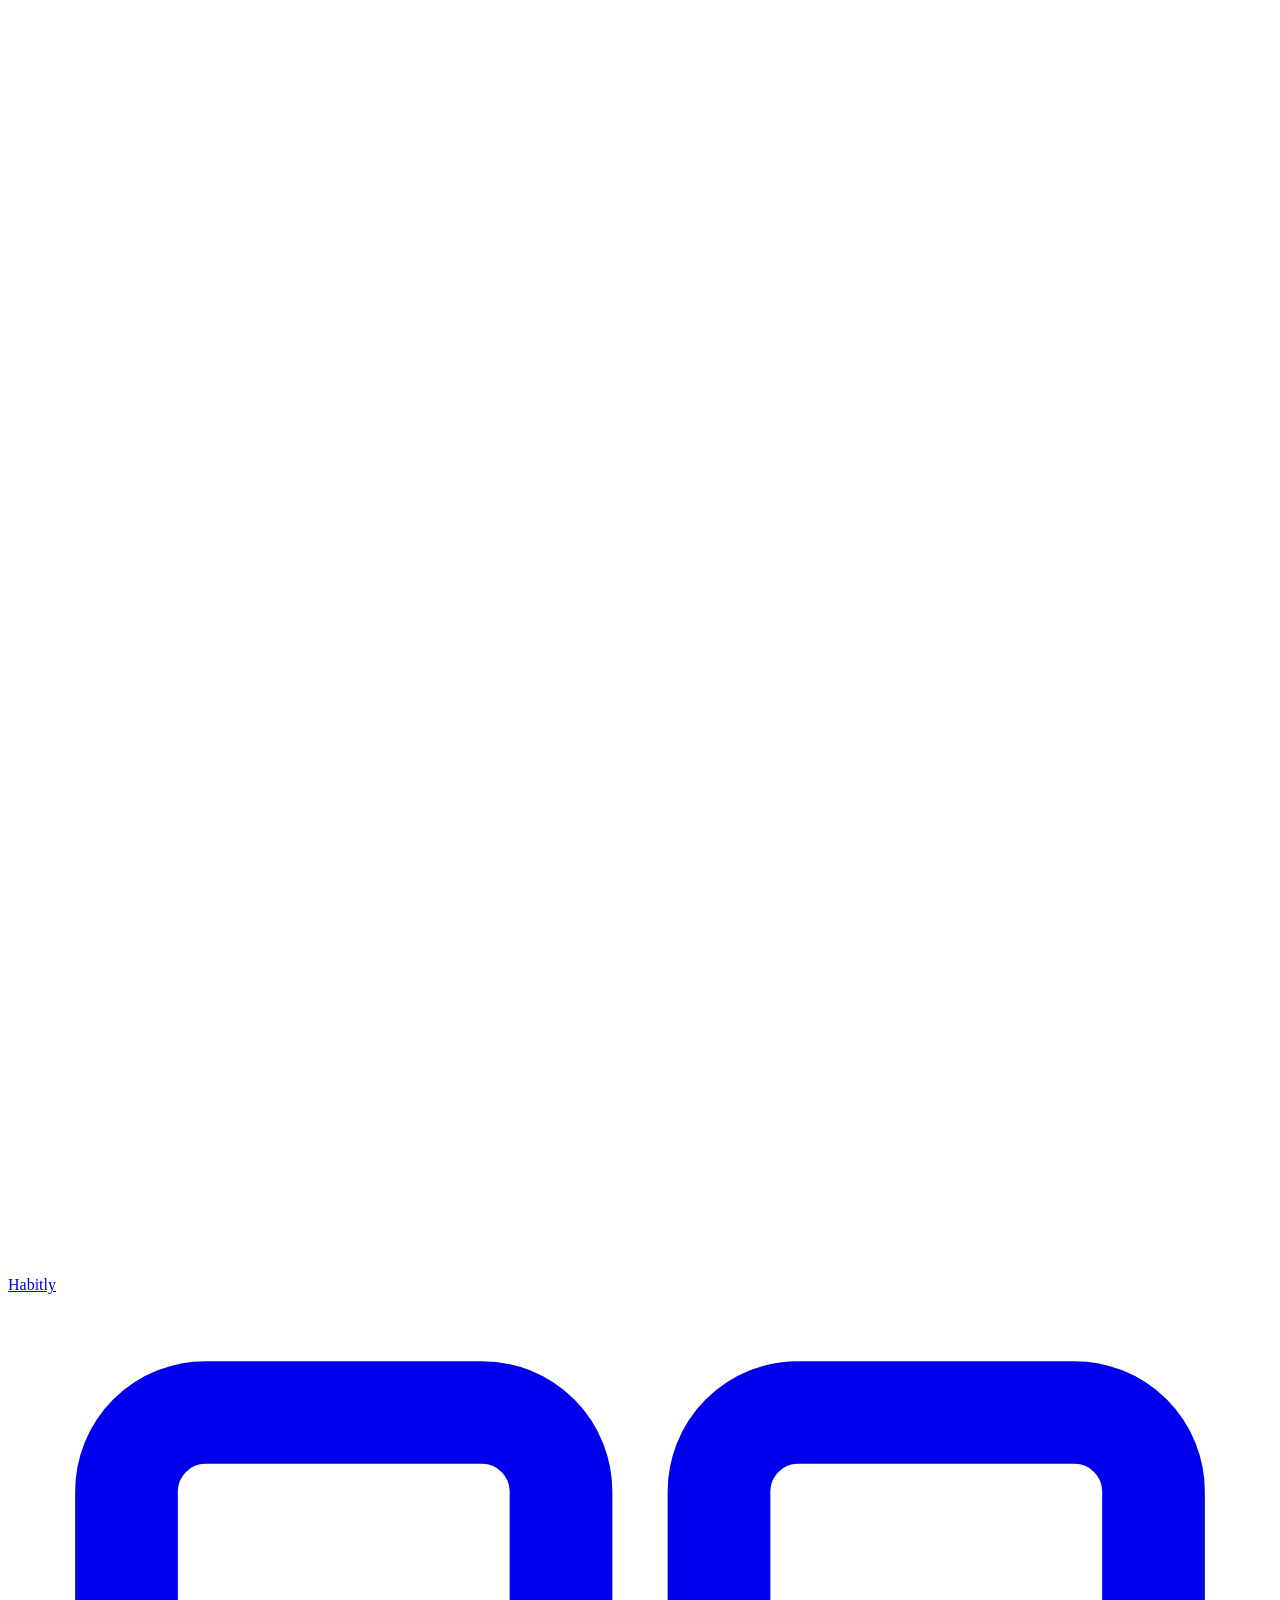
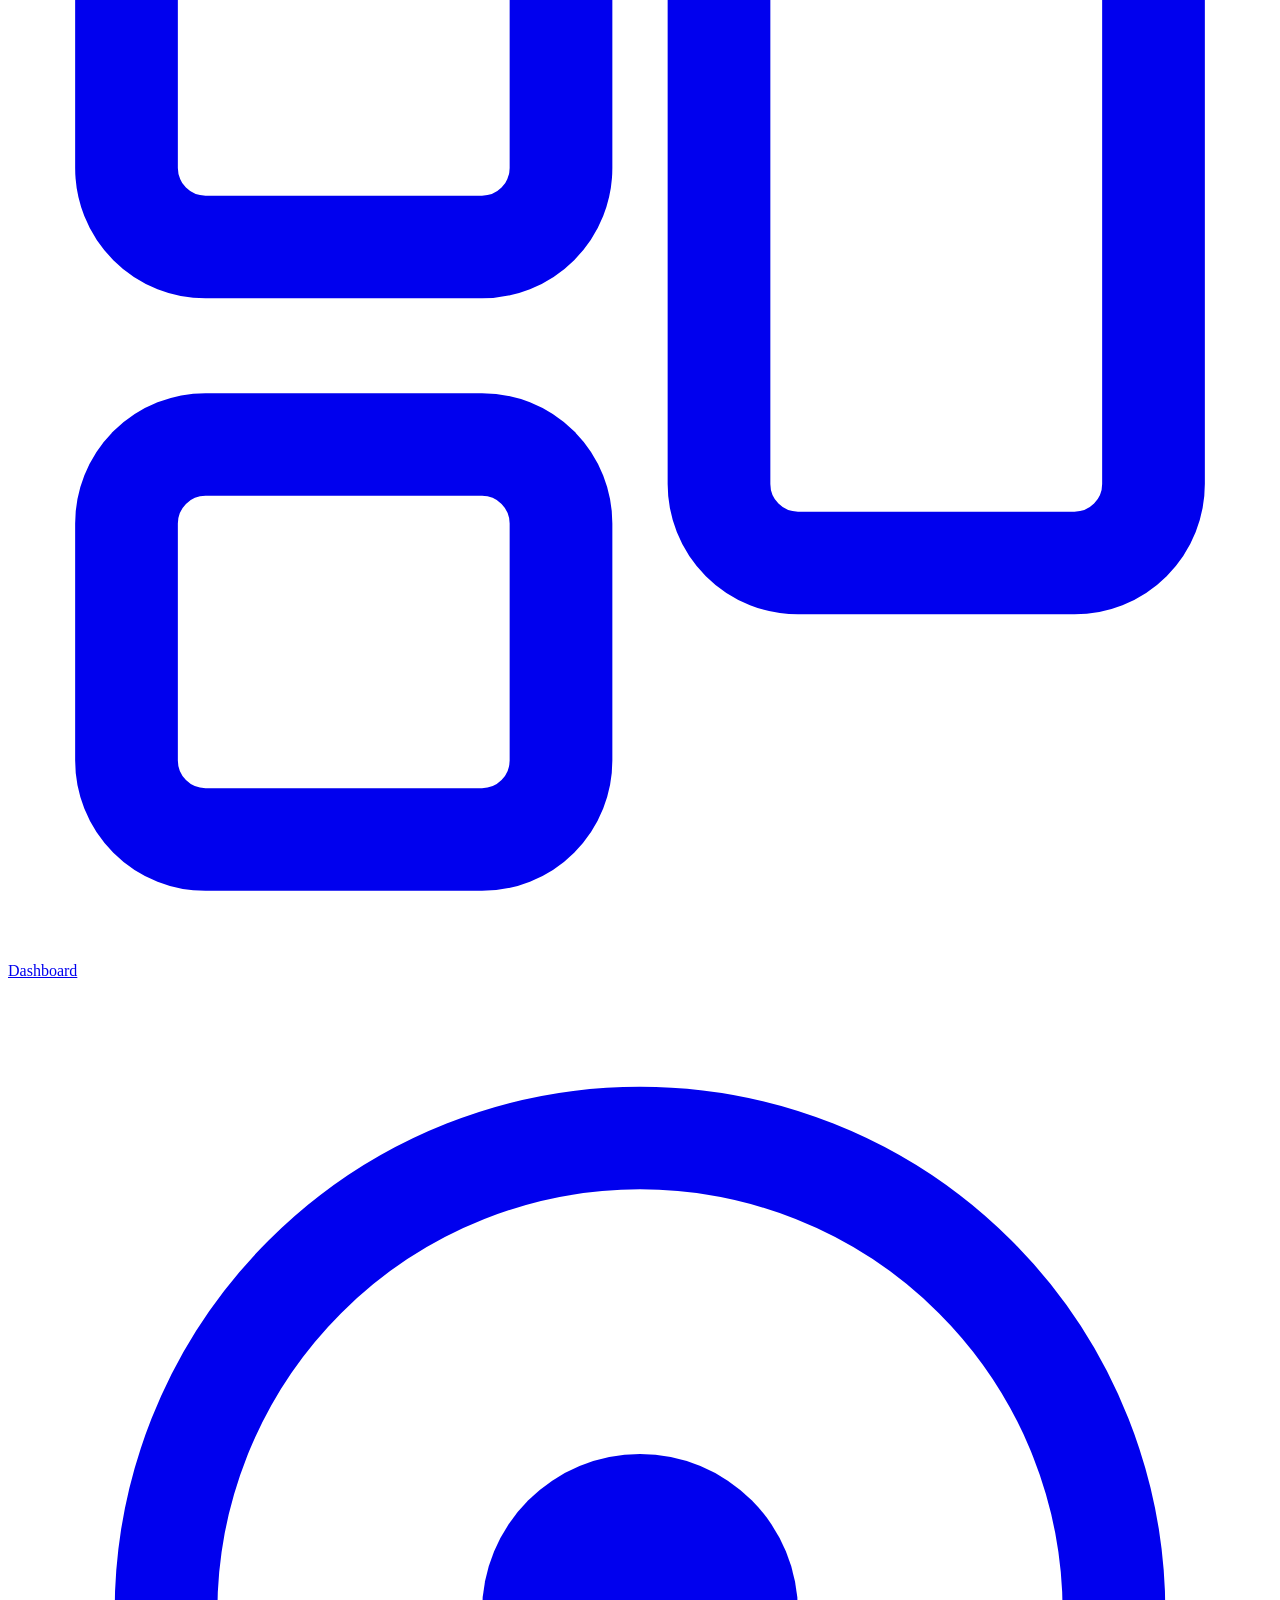
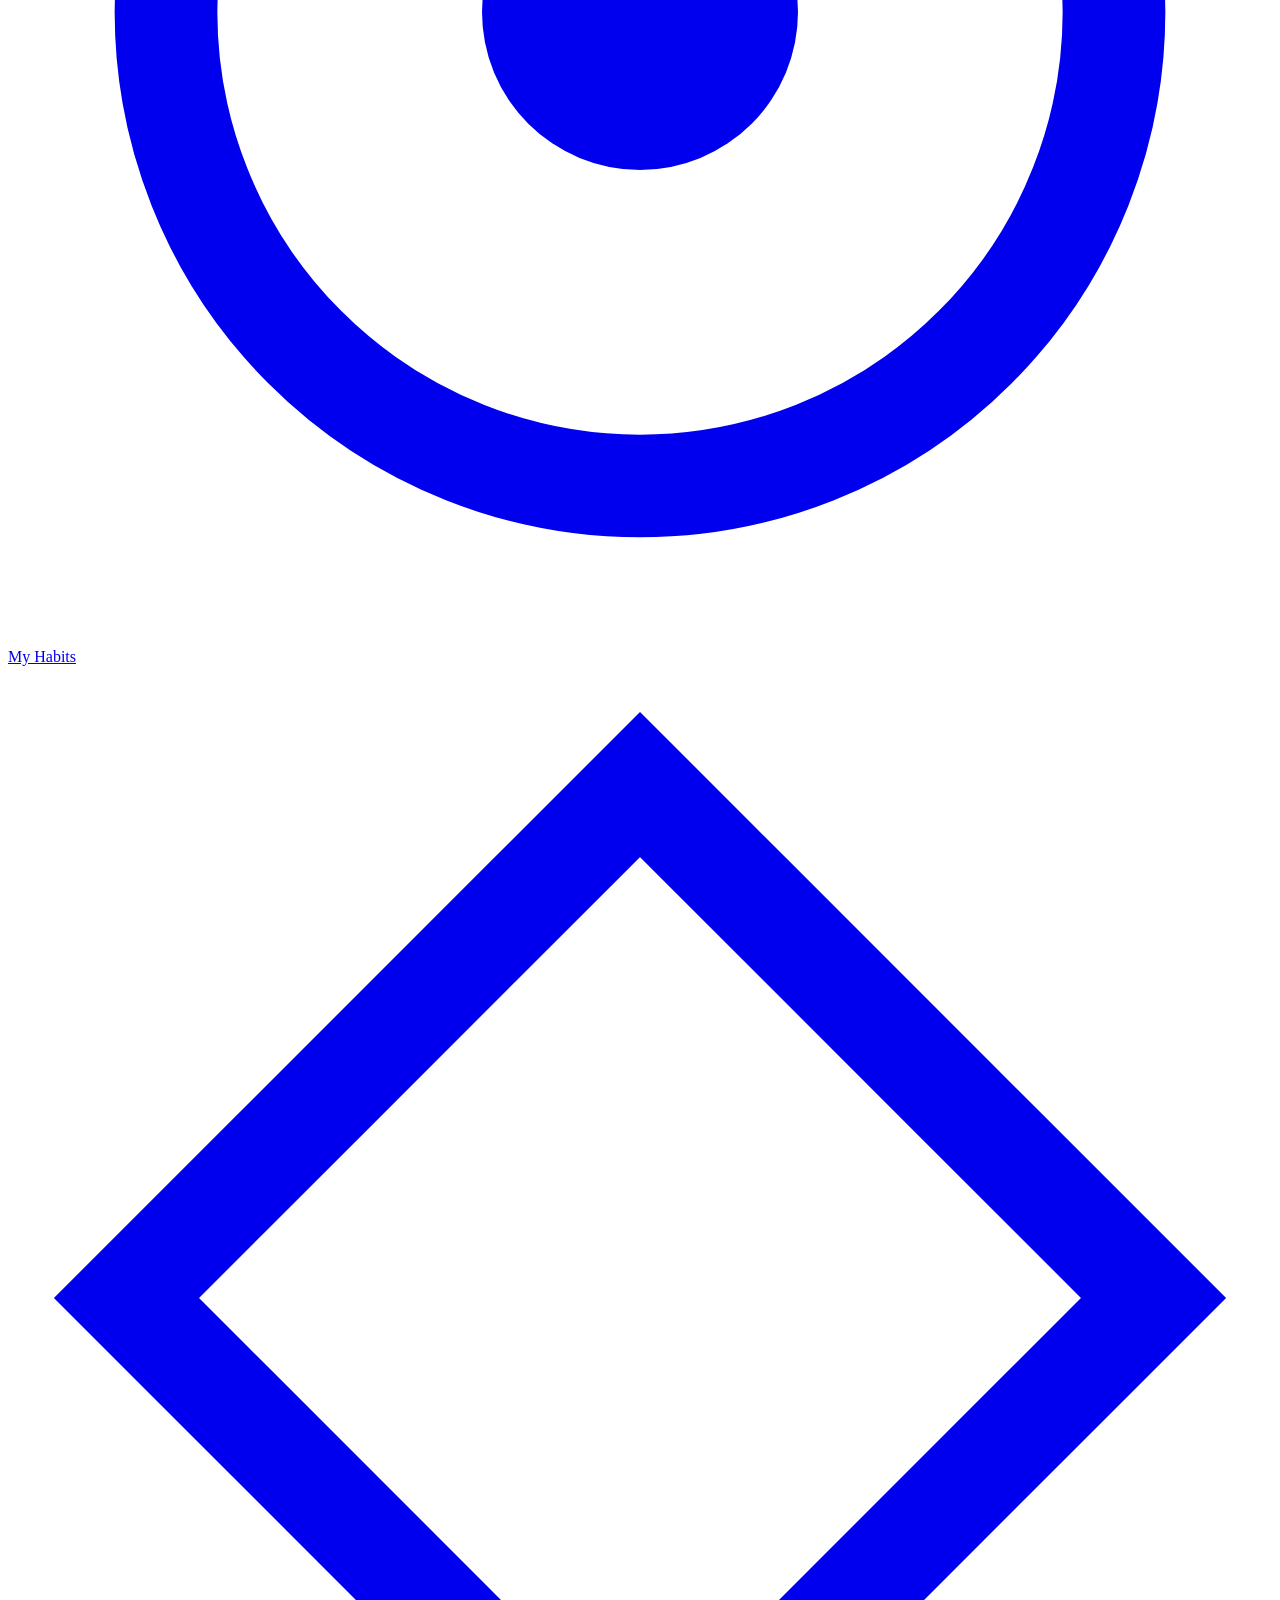
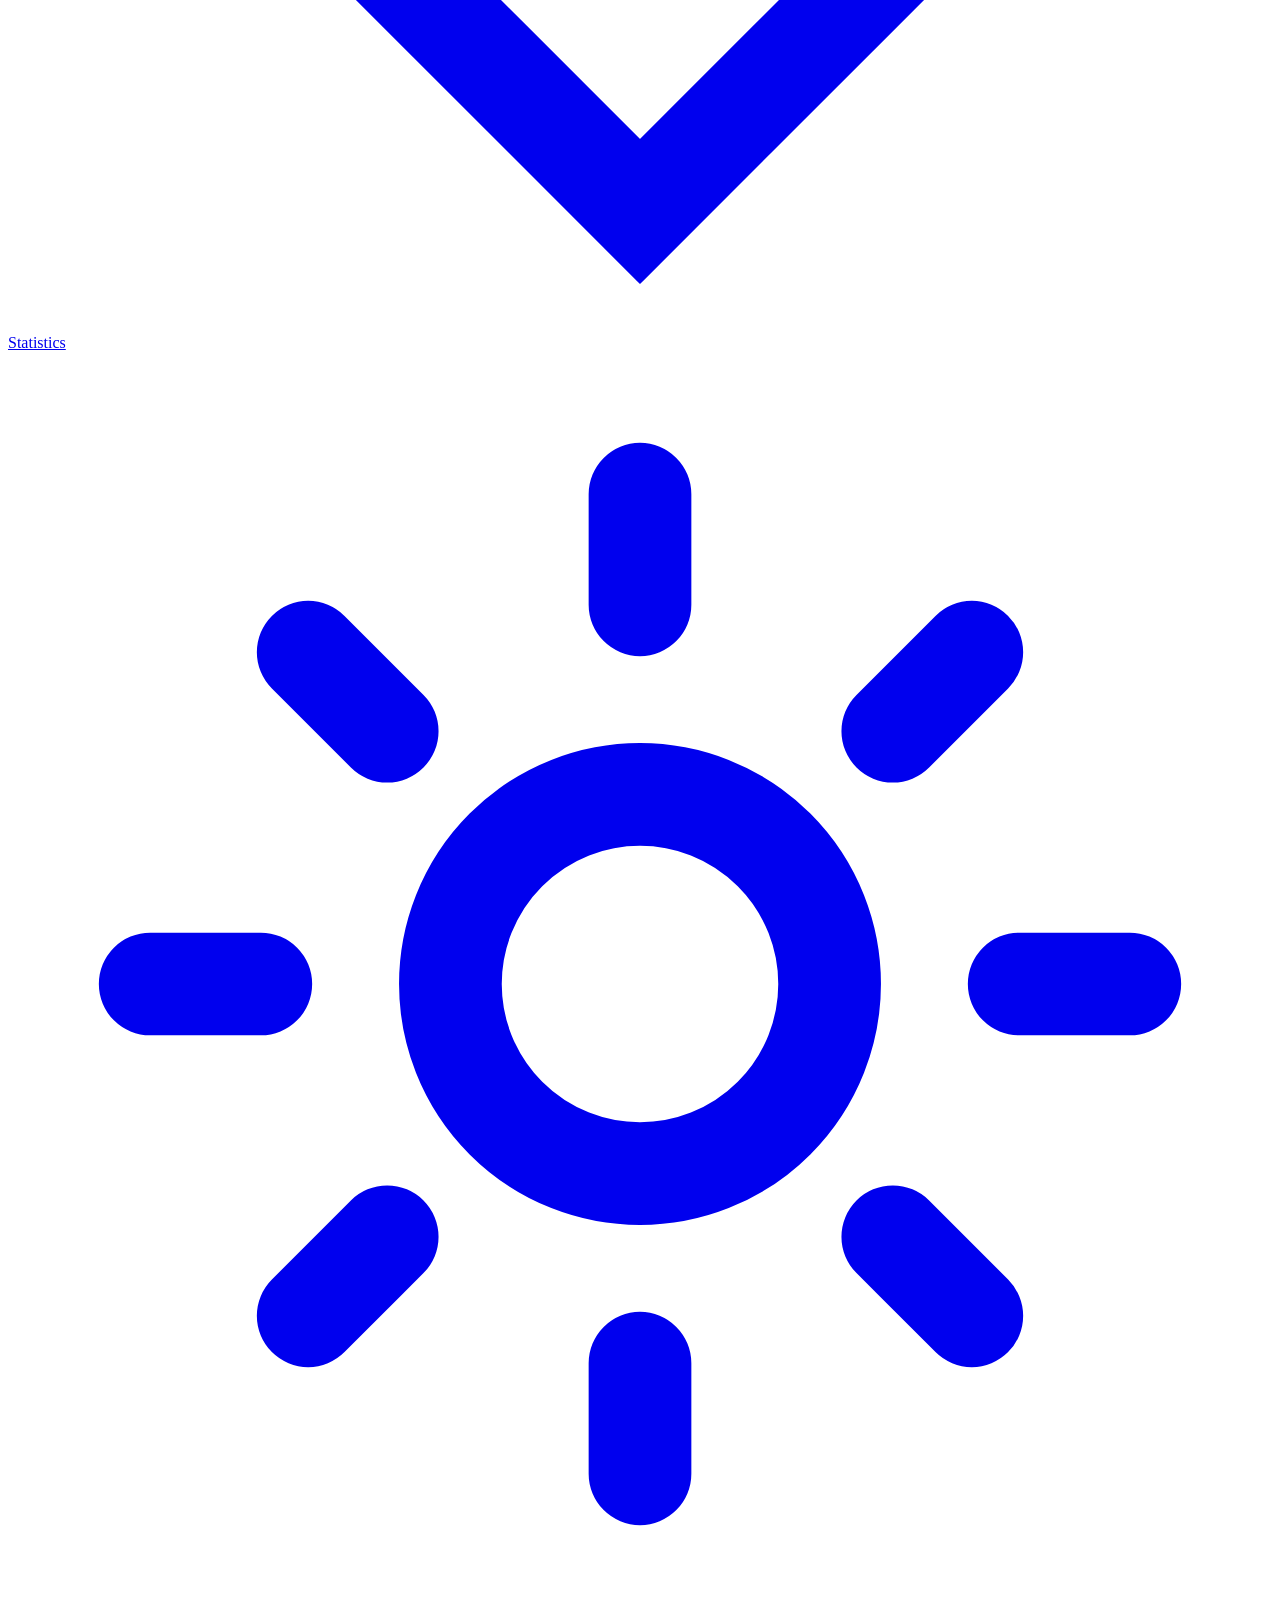
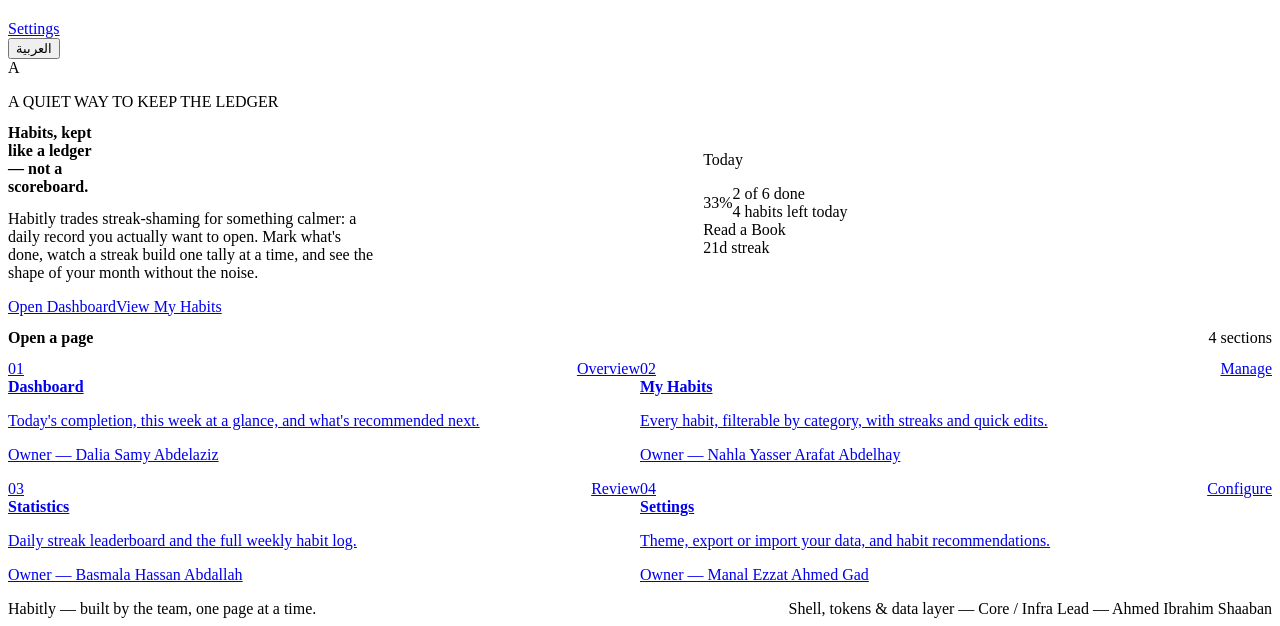
==== index.html @ 7b39ee4b "Add files via upload Upload project files" ====
<!doctype html>
<html lang="en">
<head>
  <meta charset="UTF-8" />
  <meta name="viewport" content="width=device-width, initial-scale=1.0" />
  <title>Habitly — Keep the ledger.</title>
  <meta name="description" content="Habitly is a quiet, ledger-style way to keep your daily habits." />
  <link rel="icon" href="data:image/svg+xml,%3Csvg xmlns=%27http://www.w3.org/2000/svg%27 viewBox=%270 0 34 34%27%3E%3Ccircle cx=%2717%27 cy=%2717%27 r=%2716%27 fill=%27%231B2420%27/%3E%3Ccircle cx=%2717%27 cy=%2717%27 r=%2711%27 fill=%27%23202B25%27 stroke=%27%23E9CE8F%27 stroke-width=%271.2%27/%3E%3Cpath d=%27M17 22c-3.5 0-5.5-2.5-5.5-6.2 0-.3.2-.5.5-.5 3.9 0 6.7 1.6 7.8 4.2.2.5-.1 1-.6 1.1-.7.2-1.4.3-2.2.4Z%27 fill=%27%237FA65B%27/%3E%3Cpath d=%27M17 22c0-4.8 1.6-8 5-9.4.3-.1.6.1.6.4.4 4.4-1.6 7.7-5.1 9.2-.3.1-.5-.1-.5-.2Z%27 fill=%27%23D6A94B%27/%3E%3C/svg%3E" />
  <link rel="stylesheet" href="styles/tokens.css" />
  <link rel="stylesheet" href="styles/components.css" />
  <style>
    /* Home-page-only styling. Layout rules specific to index.html live here,
       not in tokens.css or components.css — those stay page-agnostic. */
    .hero {
      padding-block: var(--space-8) var(--space-7);
      display: grid;
      grid-template-columns: 1.1fr 0.9fr;
      gap: var(--space-7);
      align-items: center;
    }
    .hero__eyebrow {
      font-family: var(--font-mono);
      font-size: var(--fs-xs);
      letter-spacing: var(--tracking-wider);
      text-transform: uppercase;
      color: var(--color-gold-soft);
      margin-bottom: var(--space-3);
    }
    .hero__title {
      font-size: var(--fs-2xl);
      max-width: 12ch;
    }
    .hero__lede {
      margin-top: var(--space-4);
      max-width: 46ch;
      color: var(--color-text-secondary);
      font-size: var(--fs-md);
      line-height: var(--lh-normal);
    }
    .hero__actions {
      margin-top: var(--space-6);
      display: flex;
      gap: var(--space-3);
      flex-wrap: wrap;
    }
    .hero__panel {
      display: flex;
      flex-direction: column;
      gap: var(--space-4);
    }
    .hero__stat-row {
      display: flex;
      align-items: center;
      gap: var(--space-5);
    }
    .hero__stat-label {
      font-size: var(--fs-sm);
      color: var(--color-text-tertiary);
    }
    .hero__stat-value {
      font-family: var(--font-display);
      font-size: var(--fs-lg);
      color: var(--color-text-primary);
    }

    .menu {
      padding-block: var(--space-6) var(--space-8);
    }
    .menu__heading {
      display: flex;
      align-items: baseline;
      justify-content: space-between;
      margin-bottom: var(--space-5);
    }
    .menu__title {
      font-size: var(--fs-xl);
    }
    .menu__count {
      font-family: var(--font-mono);
      font-size: var(--fs-sm);
      color: var(--color-text-tertiary);
    }
    .menu__grid {
      display: grid;
      grid-template-columns: repeat(2, 1fr);
      gap: var(--space-4);
    }
    .menu-card {
      display: block;
      transition: border-color var(--duration-base) var(--ease-out),
                  transform var(--duration-fast) var(--ease-out);
    }
    .menu-card:hover {
      border-color: var(--color-gold);
      transform: translateY(-2px);
    }
    .menu-card__top {
      display: flex;
      align-items: center;
      justify-content: space-between;
    }
    .menu-card__index {
      font-family: var(--font-mono);
      font-size: var(--fs-xs);
      color: var(--color-text-tertiary);
    }
    .menu-card__title {
      margin-top: var(--space-4);
      font-size: var(--fs-lg);
    }
    .menu-card__desc {
      margin-top: var(--space-2);
      color: var(--color-text-secondary);
      font-size: var(--fs-sm);
      line-height: var(--lh-snug);
    }
    .menu-card__owner {
      margin-top: var(--space-4);
      font-family: var(--font-mono);
      font-size: var(--fs-xs);
      letter-spacing: var(--tracking-wide);
      color: var(--color-text-tertiary);
    }

    @media (max-width: 860px) {
      .hero { grid-template-columns: 1fr; }
      .menu__grid { grid-template-columns: 1fr; }
    }

    /* Arabic reads wider per character — relax the Latin-tuned max-widths */
    html[lang="ar"] .hero__title { max-width: 16ch; }
    html[lang="ar"] .hero__lede { max-width: 52ch; }
  </style>
</head>
<body>

  <!-- ================= Shared header — identical markup on every page ================= -->
  <header class="site-header">
    <div class="container site-header__inner">
      <a href="index.html" class="brand">
        <svg class="brand__mark" viewBox="0 0 34 34" fill="none" xmlns="http://www.w3.org/2000/svg">
          <circle cx="17" cy="17" r="15.5" stroke="var(--color-gold)" stroke-width="1.2" stroke-dasharray="2 3"/>
          <circle cx="17" cy="17" r="11" fill="var(--color-bg-elevated)" stroke="var(--color-gold-soft)" stroke-width="1.2"/>
          <path d="M17 22c-3.5 0-5.5-2.5-5.5-6.2 0-.3.2-.5.5-.5 3.9 0 6.7 1.6 7.8 4.2.2.5-.1 1-.6 1.1-.7.2-1.4.3-2.2.4Z" fill="var(--color-sage)"/>
          <path d="M17 22c0-4.8 1.6-8 5-9.4.3-.1.6.1.6.4.4 4.4-1.6 7.7-5.1 9.2-.3.1-.5-.1-.5-.2Z" fill="var(--color-gold)"/>
        </svg>
        <span class="brand__name">Habitly</span>
      </a>

      <nav class="nav" aria-label="Primary">
        <a href="dashboard.html" class="nav__link">
          <svg class="nav__link-icon" viewBox="0 0 16 16" fill="none"><rect x="1.5" y="1.5" width="5.5" height="5.5" rx="1" stroke="currentColor" stroke-width="1.3"/><rect x="9" y="1.5" width="5.5" height="9.5" rx="1" stroke="currentColor" stroke-width="1.3"/><rect x="1.5" y="9.5" width="5.5" height="5" rx="1" stroke="currentColor" stroke-width="1.3"/></svg>
          <span class="nav__link-label" data-i18n="nav.dashboard">Dashboard</span>
        </a>
        <a href="habits.html" class="nav__link">
          <svg class="nav__link-icon" viewBox="0 0 16 16" fill="none"><circle cx="8" cy="8" r="6" stroke="currentColor" stroke-width="1.3"/><circle cx="8" cy="8" r="2" fill="currentColor"/></svg>
          <span class="nav__link-label" data-i18n="nav.habits">My Habits</span>
        </a>
        <a href="stats.html" class="nav__link">
          <svg class="nav__link-icon" viewBox="0 0 16 16" fill="none"><path d="M8 1.5 14.5 8 8 14.5 1.5 8Z" stroke="currentColor" stroke-width="1.3"/></svg>
          <span class="nav__link-label" data-i18n="nav.stats">Statistics</span>
        </a>
        <a href="settings.html" class="nav__link">
          <svg class="nav__link-icon" viewBox="0 0 16 16" fill="none"><circle cx="8" cy="8" r="2.4" stroke="currentColor" stroke-width="1.3"/><path d="M8 1.8v1.4M8 12.8v1.4M14.2 8h-1.4M3.2 8H1.8M12.2 3.8l-1 1M4.8 11.2l-1 1M12.2 12.2l-1-1M4.8 4.8l-1-1" stroke="currentColor" stroke-width="1.3" stroke-linecap="round"/></svg>
          <span class="nav__link-label" data-i18n="nav.settings">Settings</span>
        </a>
      </nav>

      <div class="header-actions">
        <button type="button" class="lang-toggle" data-i18n="lang.toggle">العربية</button>
        <div class="avatar">A</div>
      </div>
    </div>
  </header>
  <!-- ================= /Shared header ================= -->

  <main class="container">

    <section class="hero">
      <div>
        <p class="hero__eyebrow" data-i18n="hero.eyebrow">A quiet way to keep the ledger</p>
        <h1 class="hero__title" data-i18n="hero.title">Habits, kept like a ledger — not a scoreboard.</h1>
        <p class="hero__lede" data-i18n="hero.lede">
          Habitly trades streak-shaming for something calmer: a daily record you actually
          want to open. Mark what's done, watch a streak build one tally at a time, and
          see the shape of your month without the noise.
        </p>
        <div class="hero__actions">
          <a href="dashboard.html" class="btn btn--primary" data-i18n="hero.cta.primary">Open Dashboard</a>
          <a href="habits.html" class="btn btn--ghost" data-i18n="hero.cta.secondary">View My Habits</a>
        </div>
      </div>

      <div class="card card--elevated hero__panel">
        <p class="card__eyebrow" data-i18n="hero.panel.eyebrow">Today</p>
        <div class="hero__stat-row">
          <div class="seal" style="--pct: 33; --seal-color: var(--color-sage);">
            <div class="seal__inner">33%</div>
          </div>
          <div>
            <div class="hero__stat-value" data-i18n="hero.panel.done">2 of 6 done</div>
            <div class="hero__stat-label" data-i18n="hero.panel.left">4 habits left today</div>
          </div>
        </div>
        <div class="ledger-row" style="padding-block: var(--space-3);">
          <div class="ledger-row__icon" style="--icon-bg: rgba(155,111,151,0.14); --icon-color: var(--cat-mind);">
            <span class="cat-dot" style="--dot-color: var(--cat-mind);"></span>
          </div>
          <div class="ledger-row__body">
            <div class="ledger-row__title" data-i18n="hero.sample.name">Read a Book</div>
            <div class="ledger-row__meta">
              <span class="tally">
                <span class="tally__group">
                  <span class="tally__mark is-filled" style="--mark-color: var(--cat-mind);"></span>
                  <span class="tally__mark is-filled" style="--mark-color: var(--cat-mind);"></span>
                  <span class="tally__mark is-filled" style="--mark-color: var(--cat-mind);"></span>
                  <span class="tally__mark is-filled" style="--mark-color: var(--cat-mind);"></span>
                  <span class="tally__mark is-filled" style="--mark-color: var(--cat-mind);"></span>
                </span>
              </span>
              <span data-i18n="hero.sample.streak">21d streak</span>
            </div>
          </div>
          <div class="check-ring" style="--ring-color: var(--cat-mind);"></div>
        </div>
      </div>
    </section>

    <section class="menu">
      <div class="menu__heading">
        <h2 class="menu__title" data-i18n="menu.title">Open a page</h2>
        <span class="menu__count" data-i18n="menu.count">4 sections</span>
      </div>
      <div class="menu__grid">
        <a href="dashboard.html" class="card menu-card">
          <div class="menu-card__top">
            <span class="menu-card__index">01</span>
            <span class="pill" data-i18n="menu.card1.tag">Overview</span>
          </div>
          <h3 class="menu-card__title" data-i18n="menu.card1.title">Dashboard</h3>
          <p class="menu-card__desc" data-i18n="menu.card1.desc">Today's completion, this week at a glance, and what's recommended next.</p>
          <p class="menu-card__owner" data-i18n="menu.owner" data-i18n-vars="name:Dalia Samy Abdelaziz">Owner — Dalia Samy Abdelaziz</p>
        </a>
        <a href="habits.html" class="card menu-card">
          <div class="menu-card__top">
            <span class="menu-card__index">02</span>
            <span class="pill" data-i18n="menu.card2.tag">Manage</span>
          </div>
          <h3 class="menu-card__title" data-i18n="menu.card2.title">My Habits</h3>
          <p class="menu-card__desc" data-i18n="menu.card2.desc">Every habit, filterable by category, with streaks and quick edits.</p>
          <p class="menu-card__owner" data-i18n="menu.owner" data-i18n-vars="name:Nahla Yasser Arafat Abdelhay">Owner — Nahla Yasser Arafat Abdelhay</p>
        </a>
        <a href="stats.html" class="card menu-card">
          <div class="menu-card__top">
            <span class="menu-card__index">03</span>
            <span class="pill" data-i18n="menu.card3.tag">Review</span>
          </div>
          <h3 class="menu-card__title" data-i18n="menu.card3.title">Statistics</h3>
          <p class="menu-card__desc" data-i18n="menu.card3.desc">Daily streak leaderboard and the full weekly habit log.</p>
          <p class="menu-card__owner" data-i18n="menu.owner" data-i18n-vars="name:Basmala Hassan Abdallah">Owner — Basmala Hassan Abdallah</p>
        </a>
        <a href="settings.html" class="card menu-card">
          <div class="menu-card__top">
            <span class="menu-card__index">04</span>
            <span class="pill" data-i18n="menu.card4.tag">Configure</span>
          </div>
          <h3 class="menu-card__title" data-i18n="menu.card4.title">Settings</h3>
          <p class="menu-card__desc" data-i18n="menu.card4.desc">Theme, export or import your data, and habit recommendations.</p>
          <p class="menu-card__owner" data-i18n="menu.owner" data-i18n-vars="name:Manal Ezzat Ahmed Gad">Owner — Manal Ezzat Ahmed Gad</p>
        </a>
      </div>
    </section>

  </main>

  <footer class="site-footer">
    <div class="container" style="display:flex; align-items:center; justify-content:space-between; width:100%; flex-wrap:wrap; gap:var(--space-4);">
      <span data-i18n="footer.tagline">Habitly — built by the team, one page at a time.</span>
      <span data-i18n="footer.credit" data-i18n-vars="coreLead:Ahmed Ibrahim Shaaban">Shell, tokens &amp; data layer — Core / Infra Lead — Ahmed Ibrahim Shaaban</span>
    </div>
  </footer>

  <script src="js/data.js"></script>
  <script src="js/router.js"></script>
  <script src="js/i18n.js"></script>
</body>
</html>
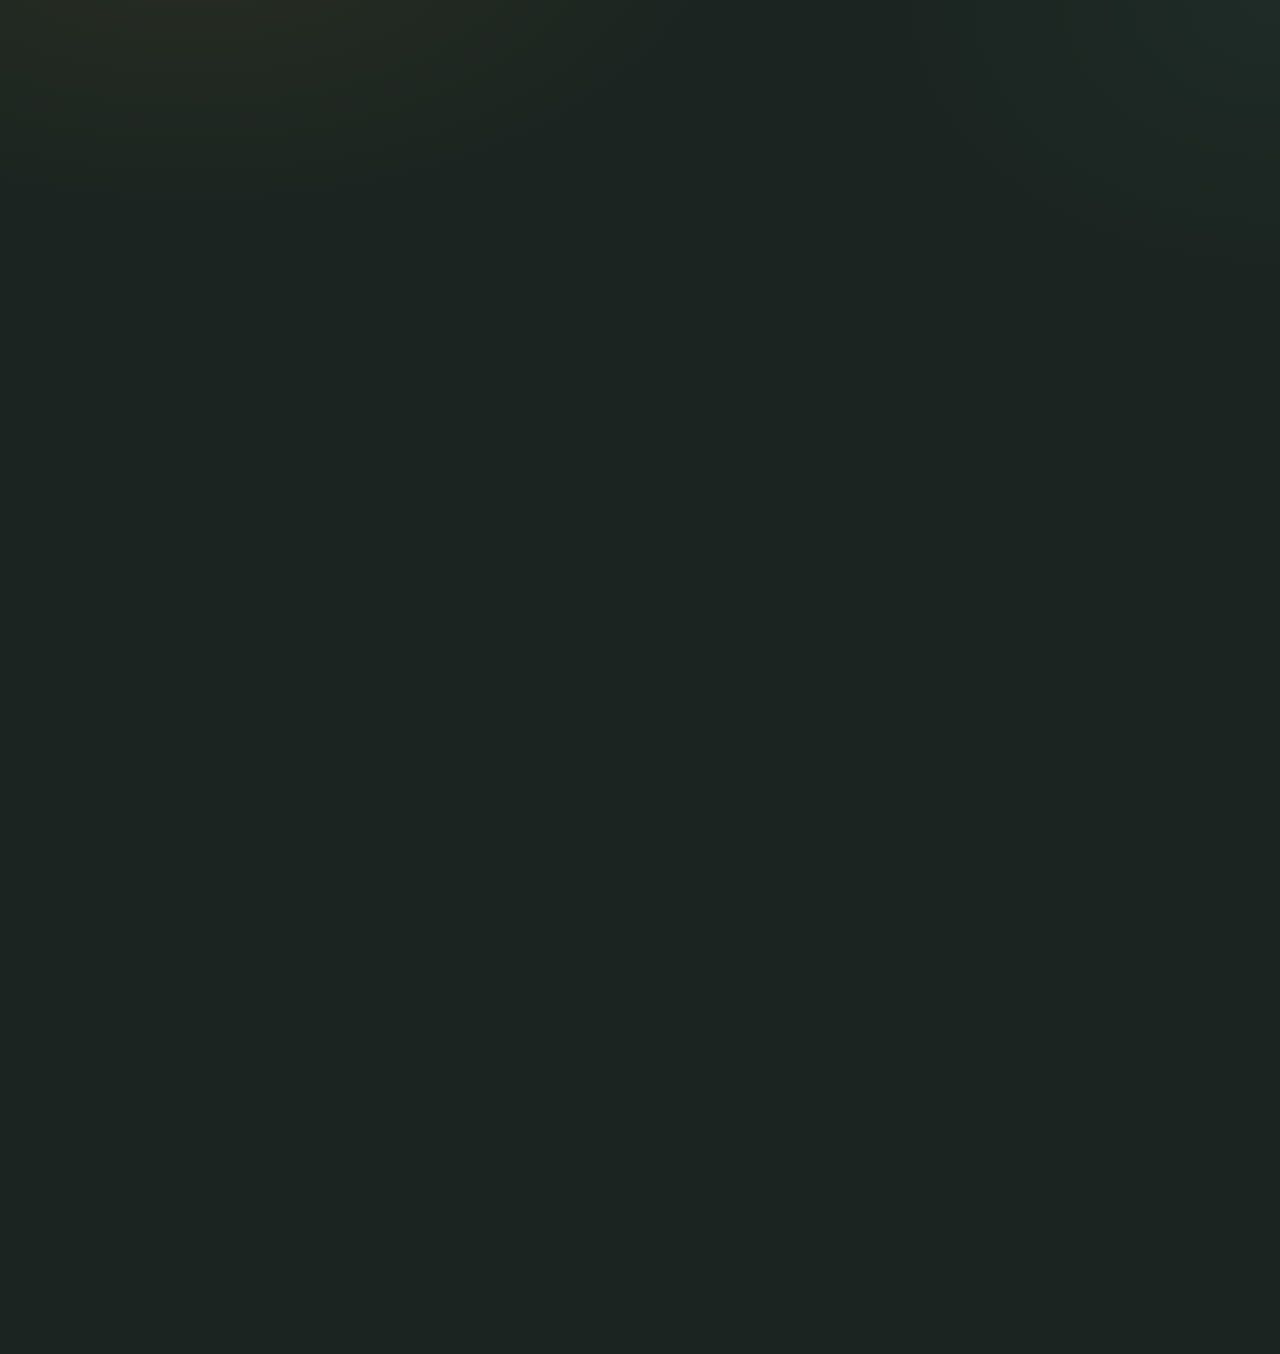
==== commit b51fe55f: "Update stylesheet links in index.html" ====
--- a/index.html
+++ b/index.html
@@ -6,8 +6,8 @@
   <title>Habitly — Keep the ledger.</title>
   <meta name="description" content="Habitly is a quiet, ledger-style way to keep your daily habits." />
   <link rel="icon" href="data:image/svg+xml,%3Csvg xmlns=%27http://www.w3.org/2000/svg%27 viewBox=%270 0 34 34%27%3E%3Ccircle cx=%2717%27 cy=%2717%27 r=%2716%27 fill=%27%231B2420%27/%3E%3Ccircle cx=%2717%27 cy=%2717%27 r=%2711%27 fill=%27%23202B25%27 stroke=%27%23E9CE8F%27 stroke-width=%271.2%27/%3E%3Cpath d=%27M17 22c-3.5 0-5.5-2.5-5.5-6.2 0-.3.2-.5.5-.5 3.9 0 6.7 1.6 7.8 4.2.2.5-.1 1-.6 1.1-.7.2-1.4.3-2.2.4Z%27 fill=%27%237FA65B%27/%3E%3Cpath d=%27M17 22c0-4.8 1.6-8 5-9.4.3-.1.6.1.6.4.4 4.4-1.6 7.7-5.1 9.2-.3.1-.5-.1-.5-.2Z%27 fill=%27%23D6A94B%27/%3E%3C/svg%3E" />
-  <link rel="stylesheet" href="styles/tokens.css" />
-  <link rel="stylesheet" href="styles/components.css" />
+  <link rel="stylesheet" href="tokens.css" />
+  <link rel="stylesheet" href="components.css" />
   <style>
     /* Home-page-only styling. Layout rules specific to index.html live here,
        not in tokens.css or components.css — those stay page-agnostic. */
--- a/tokens.css
+++ b/tokens.css
@@ -0,0 +1,201 @@
+/* ==========================================================================
+   Habitly — Design Tokens
+   Owner: Core / Infra Lead — Ahmed Ibrahim Shaaban
+   -----------------------------------------------------------------------
+   Every color, space, radius, and type value used anywhere in the app
+   should trace back to a variable defined here. No hardcoded hex values,
+   px sizes, or font names in page-level stylesheets — pull from these.
+   ========================================================================== */
+
+@import url('https://fonts.googleapis.com/css2?family=Fraunces:opsz,wght@9..144,400;9..144,500;9..144,600;9..144,700&family=Inter:wght@400;500;600;700&family=IBM+Plex+Mono:wght@400;500&family=Markazi+Text:wght@500;600;700&family=Tajawal:wght@400;500;700&display=swap');
+
+:root {
+  /* ---------- Color / Surface ---------- */
+  --color-bg: #1B2420;
+  --color-bg-elevated: #202B25;
+  --color-surface: #26332C;
+  --color-surface-hover: #2E3D35;
+  --color-border: #37473D;
+  --color-border-subtle: #2A362F;
+
+  /* ---------- Color / Text ---------- */
+  --color-text-primary: #F4F0E4;
+  --color-text-secondary: #AFB9AB;
+  --color-text-tertiary: #79857B;
+  --color-text-inverse: #1B2420;
+
+  /* ---------- Color / Accent ---------- */
+  --color-gold: #D6A94B;
+  --color-gold-soft: #E9CE8F;
+  --color-rust: #C1652F;
+  --color-sage: #7FA65B;
+  --color-teal: #4C9A8B;
+  --color-plum: #9B6F97;
+
+  /* ---------- Color / Semantic ---------- */
+  --color-success: var(--color-sage);
+  --color-warning: var(--color-gold);
+  --color-danger: var(--color-rust);
+  --color-info: var(--color-teal);
+
+  /* ---------- Color / Category map ----------
+     Used consistently across Dashboard, My Habits, and Statistics
+     so a category reads the same color everywhere in the app. */
+  --cat-mind: var(--color-plum);
+  --cat-body: var(--color-sage);
+  --cat-health: var(--color-teal);
+  --cat-wellness: var(--color-rust);
+
+  /* ---------- Typography ---------- */
+  --font-display: 'Fraunces', 'Iowan Old Style', Georgia, serif;
+  --font-body: 'Inter', -apple-system, BlinkMacSystemFont, 'Segoe UI', sans-serif;
+  --font-mono: 'IBM Plex Mono', 'SFMono-Regular', Menlo, monospace;
+
+  /* Arabic companions — swapped in under html[lang="ar"] below */
+  --font-display-ar: 'Markazi Text', 'Traditional Arabic', serif;
+  --font-body-ar: 'Tajawal', 'Segoe UI', sans-serif;
+
+  --fs-2xl: clamp(2.25rem, 1.7rem + 2.2vw, 3.25rem);
+  --fs-xl: clamp(1.6rem, 1.35rem + 1vw, 2.1rem);
+  --fs-lg: 1.3rem;
+  --fs-md: 1.0625rem;
+  --fs-base: 0.9375rem;
+  --fs-sm: 0.8125rem;
+  --fs-xs: 0.6875rem;
+
+  --lh-tight: 1.12;
+  --lh-snug: 1.35;
+  --lh-normal: 1.6;
+
+  --tracking-wide: 0.08em;
+  --tracking-wider: 0.14em;
+
+  /* ---------- Spacing (4px base unit) ---------- */
+  --space-1: 0.25rem;
+  --space-2: 0.5rem;
+  --space-3: 0.75rem;
+  --space-4: 1rem;
+  --space-5: 1.5rem;
+  --space-6: 2rem;
+  --space-7: 3rem;
+  --space-8: 4.5rem;
+
+  /* ---------- Radius ---------- */
+  --radius-sm: 6px;
+  --radius-md: 10px;
+  --radius-lg: 18px;
+  --radius-full: 999px;
+
+  /* ---------- Shadow ---------- */
+  --shadow-sm: 0 1px 2px rgba(0, 0, 0, 0.24);
+  --shadow-md: 0 10px 28px rgba(0, 0, 0, 0.3);
+  --shadow-focus: 0 0 0 3px rgba(214, 169, 75, 0.35);
+
+  /* ---------- Motion ---------- */
+  --ease-out: cubic-bezier(0.16, 1, 0.3, 1);
+  --duration-fast: 120ms;
+  --duration-base: 220ms;
+
+  /* ---------- Layout ---------- */
+  --container-max: 1180px;
+  --header-height: 76px;
+  --gutter: clamp(1.25rem, 4vw, 3rem);
+}
+
+/* ---------- Base reset ---------- */
+*,
+*::before,
+*::after {
+  box-sizing: border-box;
+}
+
+html {
+  color-scheme: dark;
+  -webkit-text-size-adjust: 100%;
+}
+
+body {
+  margin: 0;
+  background: var(--color-bg);
+  background-image:
+    radial-gradient(ellipse 900px 500px at 15% -10%, rgba(214, 169, 75, 0.07), transparent 60%),
+    radial-gradient(ellipse 700px 500px at 100% 0%, rgba(76, 154, 139, 0.06), transparent 55%);
+  background-attachment: fixed;
+  color: var(--color-text-primary);
+  font-family: var(--font-body);
+  font-size: var(--fs-base);
+  line-height: var(--lh-normal);
+  -webkit-font-smoothing: antialiased;
+}
+
+h1, h2, h3, h4 {
+  font-family: var(--font-display);
+  line-height: var(--lh-tight);
+  margin: 0;
+  font-weight: 600;
+}
+
+/* Arabic mode — swap the type system, everything else (spacing, color,
+   layout) stays identical since components already use logical CSS
+   properties (margin-inline, padding-inline-end, etc). */
+html[lang="ar"] {
+  --font-display: var(--font-display-ar);
+  --font-body: var(--font-body-ar);
+}
+html[lang="ar"] body {
+  font-size: calc(var(--fs-base) + 0.0625rem); /* Arabic script reads a touch small at the same px size */
+}
+html[lang="ar"] h1, html[lang="ar"] h2, html[lang="ar"] h3, html[lang="ar"] h4 {
+  font-weight: 700;
+  line-height: var(--lh-snug);
+}
+html[lang="ar"] .hero__eyebrow,
+html[lang="ar"] .card__eyebrow,
+html[lang="ar"] .menu-card__owner,
+html[lang="ar"] .placeholder-page__owner {
+  font-family: var(--font-body-ar);
+  letter-spacing: 0;
+}
+
+p { margin: 0; }
+
+a { color: inherit; text-decoration: none; }
+
+ul, ol { margin: 0; padding: 0; list-style: none; }
+
+button, input, select {
+  font-family: inherit;
+  color: inherit;
+}
+
+/* Visible keyboard focus everywhere — never remove outline without replacing it */
+:focus-visible {
+  outline: none;
+  box-shadow: var(--shadow-focus);
+  border-radius: var(--radius-sm);
+}
+
+@media (prefers-reduced-motion: reduce) {
+  *, *::before, *::after {
+    animation-duration: 0.01ms !important;
+    transition-duration: 0.01ms !important;
+  }
+}
+
+.container {
+  max-width: var(--container-max);
+  margin-inline: auto;
+  padding-inline: var(--gutter);
+}
+
+/* Page fade-in, driven by router.js adding .is-page-ready to <html> */
+body {
+  opacity: 0;
+}
+html.is-page-ready body {
+  opacity: 1;
+  transition: opacity var(--duration-base) var(--ease-out);
+}
+@media (prefers-reduced-motion: reduce) {
+  body { opacity: 1; transition: none; }
+}
--- a/components.css
+++ b/components.css
@@ -0,0 +1,416 @@
+/* ==========================================================================
+   Habitly — Shared Components
+   Owner: Core / Infra Lead — Ahmed Ibrahim Shaaban
+   -----------------------------------------------------------------------
+   Building blocks every page pulls from: nav, buttons, cards, pills,
+   the progress ring, and the tally streak mark. Page-level CSS should
+   compose these, not redefine them.
+   ========================================================================== */
+
+/* ---------- Site header / nav ---------- */
+.site-header {
+  position: sticky;
+  top: 0;
+  z-index: 40;
+  height: var(--header-height);
+  display: flex;
+  align-items: center;
+  background: rgba(27, 36, 32, 0.82);
+  backdrop-filter: blur(10px);
+  border-bottom: 1px solid var(--color-border-subtle);
+}
+
+.site-header__inner {
+  width: 100%;
+  display: flex;
+  align-items: center;
+  justify-content: space-between;
+  gap: var(--space-6);
+}
+
+.brand {
+  display: flex;
+  align-items: center;
+  gap: var(--space-3);
+}
+
+.brand__mark {
+  width: 34px;
+  height: 34px;
+  flex-shrink: 0;
+}
+
+.brand__name {
+  font-family: var(--font-display);
+  font-size: 1.15rem;
+  font-weight: 600;
+  letter-spacing: 0.01em;
+}
+
+.nav {
+  display: flex;
+  align-items: center;
+  gap: var(--space-1);
+  background: var(--color-bg-elevated);
+  border: 1px solid var(--color-border-subtle);
+  border-radius: var(--radius-full);
+  padding: var(--space-1);
+}
+
+.nav__link {
+  display: flex;
+  align-items: center;
+  gap: var(--space-2);
+  padding: var(--space-2) var(--space-4);
+  border-radius: var(--radius-full);
+  font-size: var(--fs-sm);
+  font-weight: 500;
+  color: var(--color-text-secondary);
+  transition: background var(--duration-base) var(--ease-out), color var(--duration-base) var(--ease-out);
+  white-space: nowrap;
+}
+
+.nav__link:hover {
+  color: var(--color-text-primary);
+}
+
+.nav__link.is-active {
+  background: var(--color-surface);
+  color: var(--color-gold-soft);
+  box-shadow: inset 0 0 0 1px var(--color-border);
+}
+
+.nav__link-icon {
+  width: 15px;
+  height: 15px;
+  opacity: 0.85;
+}
+
+.header-actions {
+  display: flex;
+  align-items: center;
+  gap: var(--space-4);
+}
+
+/* ---------- Language toggle ---------- */
+.lang-toggle {
+  display: inline-flex;
+  align-items: center;
+  justify-content: center;
+  min-width: 46px;
+  padding: var(--space-2) var(--space-3);
+  border-radius: var(--radius-full);
+  border: 1px solid var(--color-border);
+  background: var(--color-bg-elevated);
+  color: var(--color-text-secondary);
+  font-family: var(--font-mono);
+  font-size: var(--fs-xs);
+  font-weight: 600;
+  letter-spacing: var(--tracking-wide);
+  cursor: pointer;
+  transition: border-color var(--duration-base) var(--ease-out),
+              color var(--duration-base) var(--ease-out);
+}
+.lang-toggle:hover {
+  border-color: var(--color-gold);
+  color: var(--color-gold-soft);
+}
+html[lang="ar"] .lang-toggle {
+  font-family: var(--font-body);
+}
+
+.avatar {
+  width: 36px;
+  height: 36px;
+  border-radius: var(--radius-full);
+  display: flex;
+  align-items: center;
+  justify-content: center;
+  font-family: var(--font-display);
+  font-weight: 600;
+  font-size: var(--fs-sm);
+  color: var(--color-text-inverse);
+  background: linear-gradient(135deg, var(--color-gold-soft), var(--color-rust));
+}
+
+/* Mobile nav collapses to icon-only pills; labels hide under 720px */
+@media (max-width: 720px) {
+  .nav__link-label { display: none; }
+  .nav__link { padding: var(--space-2) var(--space-3); }
+}
+
+/* ---------- Buttons ---------- */
+.btn {
+  display: inline-flex;
+  align-items: center;
+  justify-content: center;
+  gap: var(--space-2);
+  padding: var(--space-3) var(--space-5);
+  border-radius: var(--radius-full);
+  font-size: var(--fs-sm);
+  font-weight: 600;
+  border: 1px solid transparent;
+  cursor: pointer;
+  transition: transform var(--duration-fast) var(--ease-out),
+              background var(--duration-base) var(--ease-out),
+              border-color var(--duration-base) var(--ease-out);
+}
+
+.btn:active { transform: scale(0.97); }
+
+.btn--primary {
+  background: var(--color-gold);
+  color: var(--color-text-inverse);
+}
+.btn--primary:hover { background: var(--color-gold-soft); }
+
+.btn--ghost {
+  background: transparent;
+  border-color: var(--color-border);
+  color: var(--color-text-secondary);
+}
+.btn--ghost:hover {
+  border-color: var(--color-gold);
+  color: var(--color-text-primary);
+}
+
+/* ---------- Card ---------- */
+.card {
+  background: var(--color-surface);
+  border: 1px solid var(--color-border-subtle);
+  border-radius: var(--radius-lg);
+  padding: var(--space-5);
+}
+
+.card--elevated {
+  box-shadow: var(--shadow-md);
+}
+
+.card__eyebrow {
+  font-family: var(--font-mono);
+  font-size: var(--fs-xs);
+  letter-spacing: var(--tracking-wider);
+  text-transform: uppercase;
+  color: var(--color-text-tertiary);
+}
+
+/* ---------- Pill / Badge ---------- */
+.pill {
+  display: inline-flex;
+  align-items: center;
+  padding: var(--space-1) var(--space-3);
+  border-radius: var(--radius-full);
+  font-size: var(--fs-xs);
+  font-weight: 600;
+  letter-spacing: 0.02em;
+  border: 1px solid var(--color-border);
+  color: var(--color-text-secondary);
+  background: var(--color-bg-elevated);
+}
+
+.pill--active {
+  background: rgba(214, 169, 75, 0.14);
+  border-color: var(--color-gold);
+  color: var(--color-gold-soft);
+}
+
+.badge {
+  display: inline-flex;
+  align-items: center;
+  padding: 3px var(--space-2);
+  border-radius: var(--radius-sm);
+  font-family: var(--font-mono);
+  font-size: var(--fs-xs);
+  font-weight: 500;
+  background: var(--color-bg-elevated);
+  color: var(--color-text-secondary);
+  border: 1px solid var(--color-border-subtle);
+}
+
+/* Category dot — pairs with --cat-* tokens, e.g. style="--dot-color: var(--cat-mind)" */
+.cat-dot {
+  width: 8px;
+  height: 8px;
+  border-radius: 50%;
+  background: var(--dot-color, var(--color-text-tertiary));
+  display: inline-block;
+}
+
+/* ---------- Progress ring (signature element) ----------
+   A stamped "wax seal" ring: conic-gradient arc + dotted outer rim.
+   Usage: <div class="seal" style="--pct: 62; --seal-color: var(--color-gold)">
+            <div class="seal__inner">62%</div>
+          </div> */
+.seal {
+  --pct: 0;
+  --seal-color: var(--color-gold);
+  position: relative;
+  width: 84px;
+  height: 84px;
+  border-radius: 50%;
+  display: flex;
+  align-items: center;
+  justify-content: center;
+  background:
+    radial-gradient(circle, var(--color-bg-elevated) 0 62%, transparent 63%),
+    conic-gradient(var(--seal-color) calc(var(--pct) * 1%), var(--color-border-subtle) 0);
+}
+
+.seal::before {
+  content: '';
+  position: absolute;
+  inset: -5px;
+  border-radius: 50%;
+  border: 1px dashed var(--color-border);
+  opacity: 0.6;
+}
+
+.seal__inner {
+  font-family: var(--font-display);
+  font-weight: 600;
+  font-size: 1.15rem;
+  color: var(--color-text-primary);
+}
+
+/* ---------- Tally streak ----------
+   Days render as ledger tally marks, grouped in 5s like a hand-kept
+   streak count. Filled marks use the habit's category/accent color. */
+.tally {
+  display: flex;
+  align-items: flex-end;
+  gap: 3px;
+  height: 14px;
+}
+
+.tally__mark {
+  width: 2px;
+  height: 100%;
+  background: var(--color-border);
+  border-radius: 1px;
+}
+
+.tally__mark.is-filled {
+  background: var(--mark-color, var(--color-gold));
+}
+
+.tally__group {
+  display: flex;
+  gap: 3px;
+  padding-inline-end: 5px;
+  border-inline-end: 1px solid var(--color-border-subtle);
+}
+
+.tally__group:last-child {
+  border-inline-end: none;
+  padding-inline-end: 0;
+}
+
+/* ---------- Ledger row ----------
+   A single-line list row with a hairline rule, used for habit lists,
+   log tables, and settings rows across pages. */
+.ledger-row {
+  display: flex;
+  align-items: center;
+  gap: var(--space-4);
+  padding-block: var(--space-4);
+  border-bottom: 1px solid var(--color-border-subtle);
+}
+
+.ledger-row:last-child { border-bottom: none; }
+
+.ledger-row__icon {
+  width: 40px;
+  height: 40px;
+  border-radius: var(--radius-md);
+  display: flex;
+  align-items: center;
+  justify-content: center;
+  flex-shrink: 0;
+  background: var(--icon-bg, var(--color-bg-elevated));
+  color: var(--icon-color, var(--color-text-primary));
+}
+
+.ledger-row__body { flex: 1; min-width: 0; }
+
+.ledger-row__title {
+  font-weight: 600;
+  font-size: var(--fs-md);
+}
+
+.ledger-row__meta {
+  margin-top: 2px;
+  font-size: var(--fs-sm);
+  color: var(--color-text-tertiary);
+  display: flex;
+  align-items: center;
+  gap: var(--space-2);
+}
+
+/* ---------- Checkbox ring ---------- */
+.check-ring {
+  width: 30px;
+  height: 30px;
+  border-radius: 50%;
+  border: 2px solid var(--ring-color, var(--color-border));
+  background: transparent;
+  cursor: pointer;
+  flex-shrink: 0;
+  transition: background var(--duration-base) var(--ease-out);
+}
+
+.check-ring.is-done {
+  background: var(--color-sage);
+  border-color: var(--color-sage);
+  position: relative;
+}
+
+.check-ring.is-done::after {
+  content: '';
+  position: absolute;
+  inset: 0;
+  margin: auto;
+  width: 7px;
+  height: 12px;
+  border-right: 2px solid var(--color-text-inverse);
+  border-bottom: 2px solid var(--color-text-inverse);
+  transform: translateY(-2px) rotate(45deg);
+}
+
+/* ---------- Empty / placeholder state ----------
+   Shared shell for pages that are still under construction by another
+   team member — keeps the app looking finished while work is in flight. */
+.placeholder-page {
+  display: flex;
+  flex-direction: column;
+  align-items: center;
+  justify-content: center;
+  text-align: center;
+  gap: var(--space-3);
+  min-height: 46vh;
+  border: 1px dashed var(--color-border);
+  border-radius: var(--radius-lg);
+  padding: var(--space-7);
+  color: var(--color-text-secondary);
+}
+
+.placeholder-page__owner {
+  font-family: var(--font-mono);
+  font-size: var(--fs-xs);
+  letter-spacing: var(--tracking-wider);
+  text-transform: uppercase;
+  color: var(--color-text-tertiary);
+}
+
+/* ---------- Footer ---------- */
+.site-footer {
+  border-top: 1px solid var(--color-border-subtle);
+  padding-block: var(--space-6);
+  margin-top: var(--space-8);
+  color: var(--color-text-tertiary);
+  font-size: var(--fs-sm);
+  display: flex;
+  align-items: center;
+  justify-content: space-between;
+  gap: var(--space-4);
+  flex-wrap: wrap;
+}
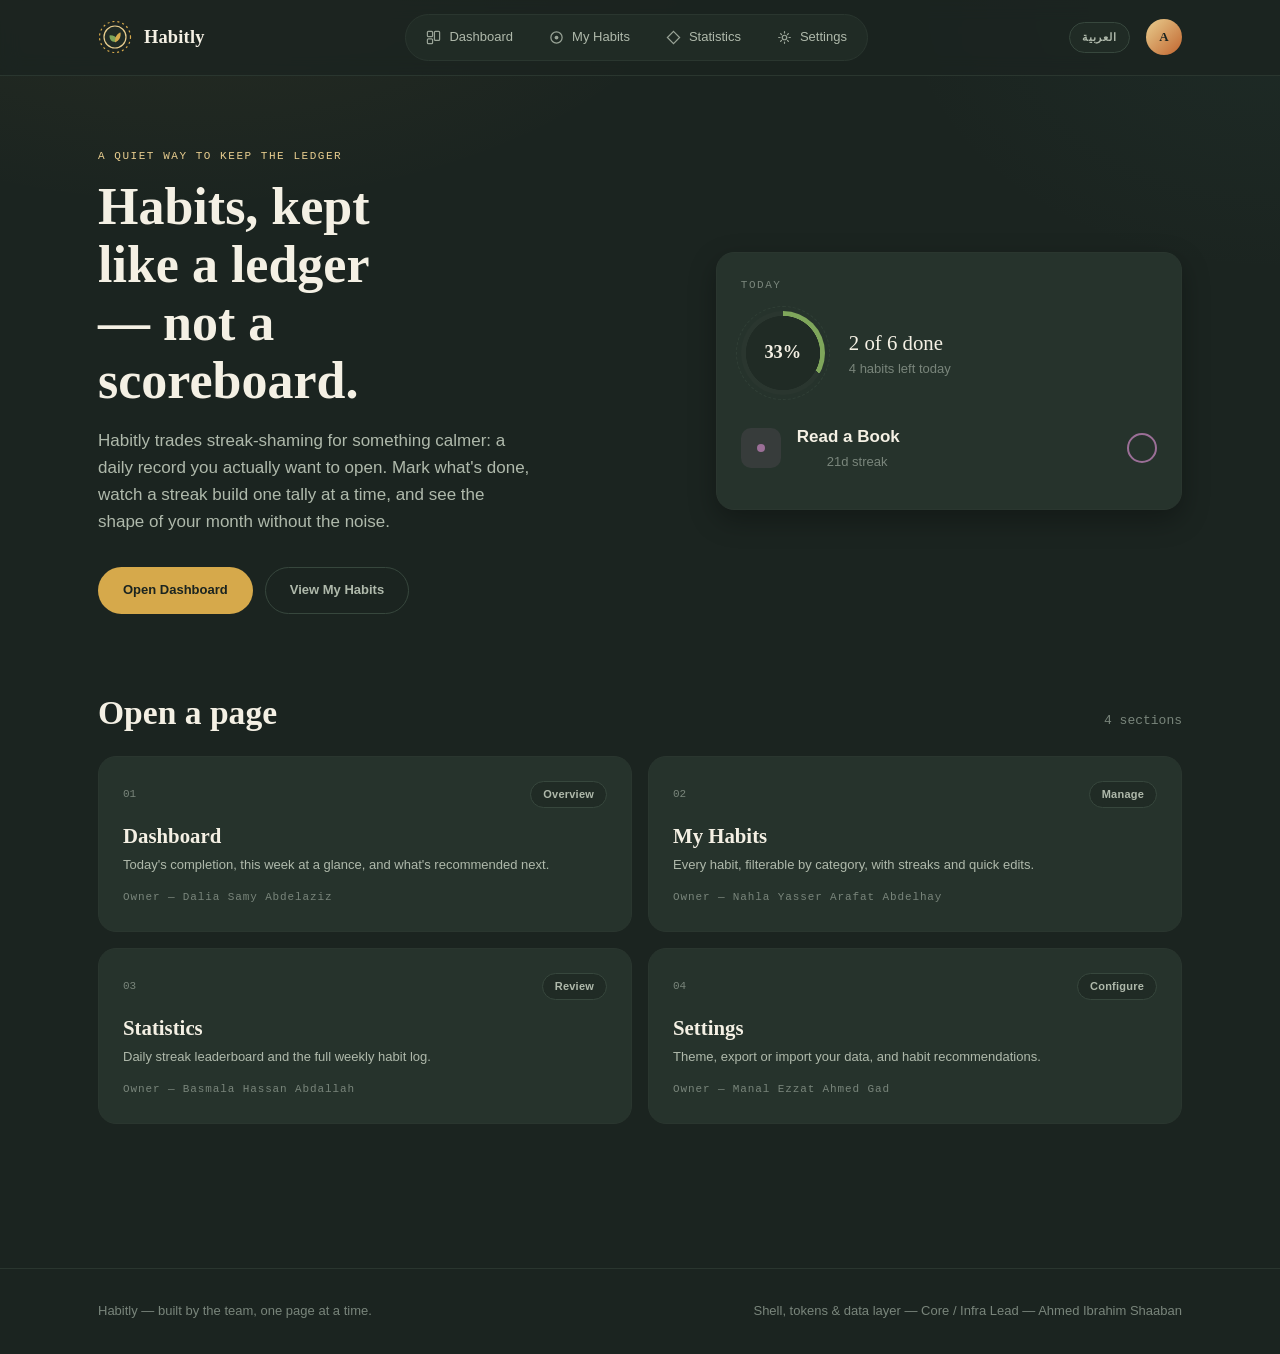
==== commit 1224737b: "Change script source paths in index.html Updated script source paths to remove 'js/' prefix." ====
--- a/index.html
+++ b/index.html
@@ -280,8 +280,8 @@
     </div>
   </footer>
 
-  <script src="js/data.js"></script>
-  <script src="js/router.js"></script>
-  <script src="js/i18n.js"></script>
+  <script src="data.js"></script>
+  <script src="router.js"></script>
+  <script src="i18n.js"></script>
 </body>
 </html>
